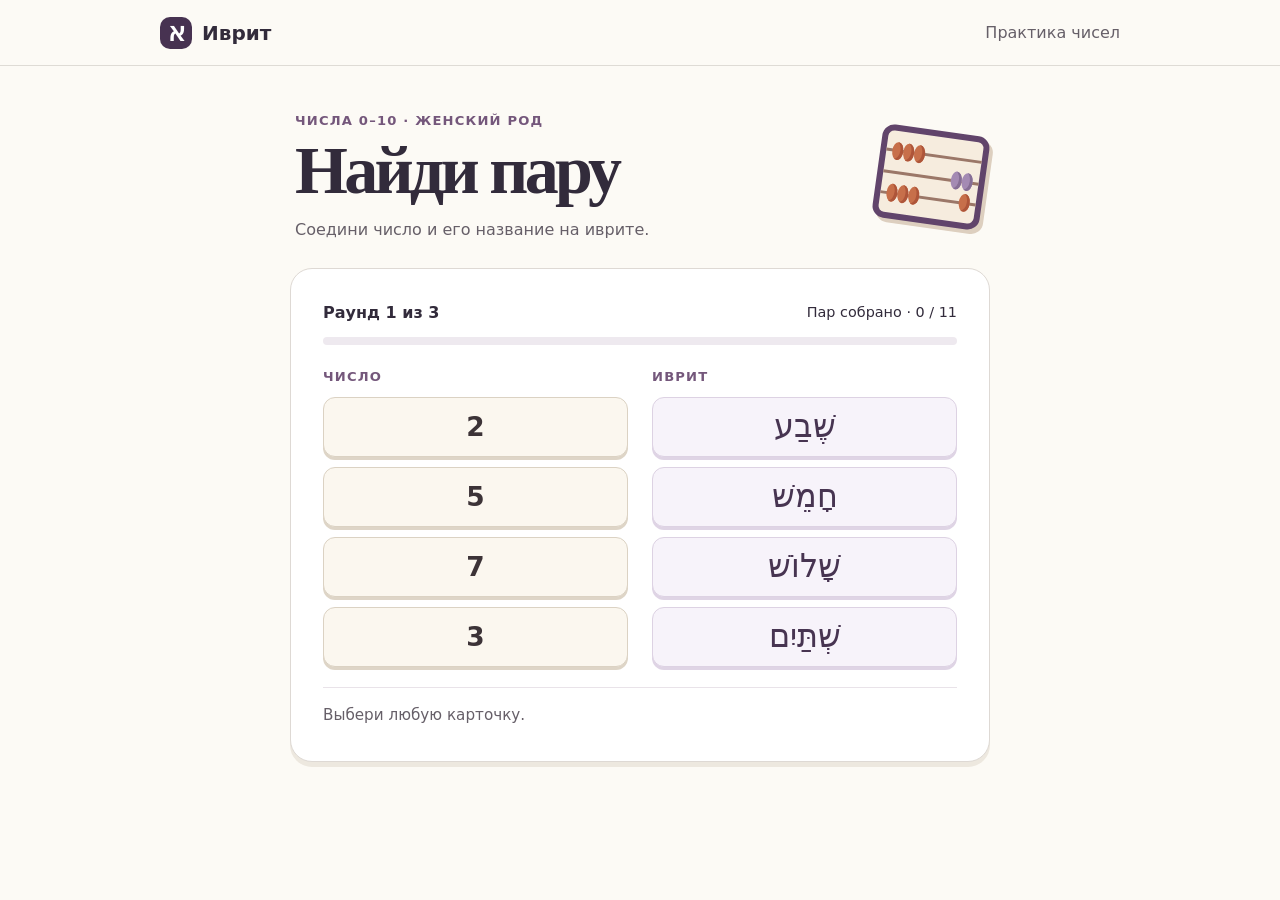
==== index.html @ 05fa78af "feat: add Hebrew number matching game for GitHub Pages" ====
<!doctype html>
<html lang="ru">
<head>
  <meta charset="utf-8">
  <meta name="viewport" content="width=device-width, initial-scale=1">
  <meta name="theme-color" content="#fcfaf5">
  <title>Найди пару · Иврит</title>
  <link rel="stylesheet" href="./style.css">
  <script src="./game.js" defer></script>
</head>
<body>
  <header><strong><i aria-hidden="true">א</i> Иврит</strong><span>Практика чисел</span></header>
  <main>
    <div class="hero">
      <div><p class="eyebrow">Числа 0–10 · Женский род</p><h1>Найди пару</h1>
        <p class="intro">Соедини число и его название на иврите.</p></div>
      <div class="abacus" aria-hidden="true"><b><em></em><em></em><em></em></b><b><em></em><em></em></b><b><em></em><em></em><em></em><em></em></b></div>
    </div>
    <section class="board" aria-label="Игровое поле">
      <div class="meter"><strong id="round"></strong><span id="count"></span></div>
      <progress max="11" value="0" aria-label="Собрано пар"></progress>
      <div class="columns">
        <section><h2>Число</h2><div id="digits"></div></section>
        <section><h2>Иврит</h2><div id="words"></div></section>
      </div>
      <footer><span id="feedback" role="status"></span><button id="next" hidden></button></footer>
    </section>
    <noscript>Для игры включи JavaScript.</noscript>
  </main>
</body>
</html>
---- style.css ----
* { box-sizing: border-box; }
:root { color-scheme: light; color: #322b3b; background: #fcfaf5; font: 100%/1.5 Rubik, system-ui, sans-serif; }
body { margin: 0; }
header { height: 66px; display: flex; align-items: center; justify-content: space-between; padding: 0 max(5vw, calc((100vw - 960px)/2)); border-bottom: 1px solid #dedbd5; }
header strong { display: flex; align-items: center; gap: 10px; font-size: 1.25rem; }
header i { display: grid; place-items: center; background: #473251; color: white; width: 32px; height: 32px; border-radius: 10px; font: bold 1.6rem Georgia, serif; }
header span, .intro, footer { color: #665f68; }
main { max-width: 740px; margin: clamp(24px, 5vh, 54px) auto; padding: 0 20px; }
.hero { display: flex; align-items: center; justify-content: space-between; gap: 12px; padding: 0 5px; }
.eyebrow, h2 { font-size: .82rem; text-transform: uppercase; font-weight: 700; letter-spacing: .09em; color: #74577b; }
.eyebrow { margin: 0 0 4px; }
h1 { font: bold clamp(2.7rem, 6vw, 4.25rem)/1.05 Georgia, serif; letter-spacing: -.055em; margin: 0; }
.intro { margin: 12px 0 0; }
.abacus { width: 108px; height: 94px; flex: none; display: grid; align-content: space-evenly; border: 6px solid #61446b; border-radius: 12px; background: #f6ecde; transform: rotate(8deg); box-shadow: 4px 4px #ddcfbf; }
.abacus b { display: flex; align-items: center; height: 3px; background: #9b7768; padding: 0 6px; }
.abacus em { height: 18px; width: 11px; border-radius: 50%; background: #c76f4a; box-shadow: inset -3px -1px #ae5539; }
.abacus b:nth-child(2) { justify-content: end; }
.abacus b:nth-child(2) em { background: #a48ab3; box-shadow: inset -3px -1px #866e95; }
.abacus b:last-child em:last-child { margin-left: auto; }
.board { margin-top: 26px; background: #fff; border: 1px solid #ded9d4; border-radius: 22px; padding: clamp(17px, 4vw, 32px); box-shadow: 0 5px 0 #ede8df; }
.meter, footer { display: flex; align-items: center; justify-content: space-between; gap: 12px; }
.meter span { font-size: .9rem; }
progress { display: block; appearance: none; width: 100%; height: 8px; border: 0; border-radius: 20px; overflow: hidden; margin: 12px 0 22px; background: #eee9ef; }
progress::-webkit-progress-bar { background: #eee9ef; }
progress::-webkit-progress-value { background: #866596; }
progress::-moz-progress-bar { background: #866596; }
.columns { display: grid; grid-template-columns: 1fr 1fr; gap: clamp(12px, 3vw, 24px); }
h2 { margin: 0 0 10px; }
.columns section > div { display: grid; gap: 10px; }
button { cursor: pointer; touch-action: manipulation; font: inherit; }
.tile { position: relative; min-height: 60px; background: #fbf7ef; color: #3c3337; border: 1px solid #dbd2c3; box-shadow: 0 3px #ded5c7; border-radius: 12px; font-weight: 600; font-size: 1.65rem; }
.tile[lang=he] { font: 2rem/1.55 Arial, sans-serif; background: #f7f3fa; color: #473451; border-color: #ddd2e3; box-shadow: 0 3px #dfd4e5; }
.tile[aria-pressed=true] { background: #e9dafa; border-color: #74518f; box-shadow: 0 3px #74518f; }
.tile.miss { background: #ffe3d9; border-color: #ad543c; }
.tile:disabled { background: #eff5ed; color: #416842; border-color: #c7d9c3; box-shadow: none; cursor: default; }
.tile:disabled::after { content: '✓'; position: absolute; right: 10px; top: 5px; font: 1rem system-ui; }
button:focus-visible { outline: 3px solid #694788; outline-offset: 3px; }
footer { min-height: 42px; margin-top: 20px; padding-top: 14px; border-top: 1px solid #e9e3e9; flex-wrap: wrap; font-size: .95rem; }
#next { border: 0; background: #50385e; color: white; padding: 10px 18px; border-radius: 10px; }
@media (max-width: 500px) { header { height: 54px; } main { padding: 0 12px; } .abacus { width: 65px; height: 62px; border-width: 4px; } .abacus em { width: 7px; height: 11px; } .hero { gap: 5px; } .board { margin-top: 18px; } }
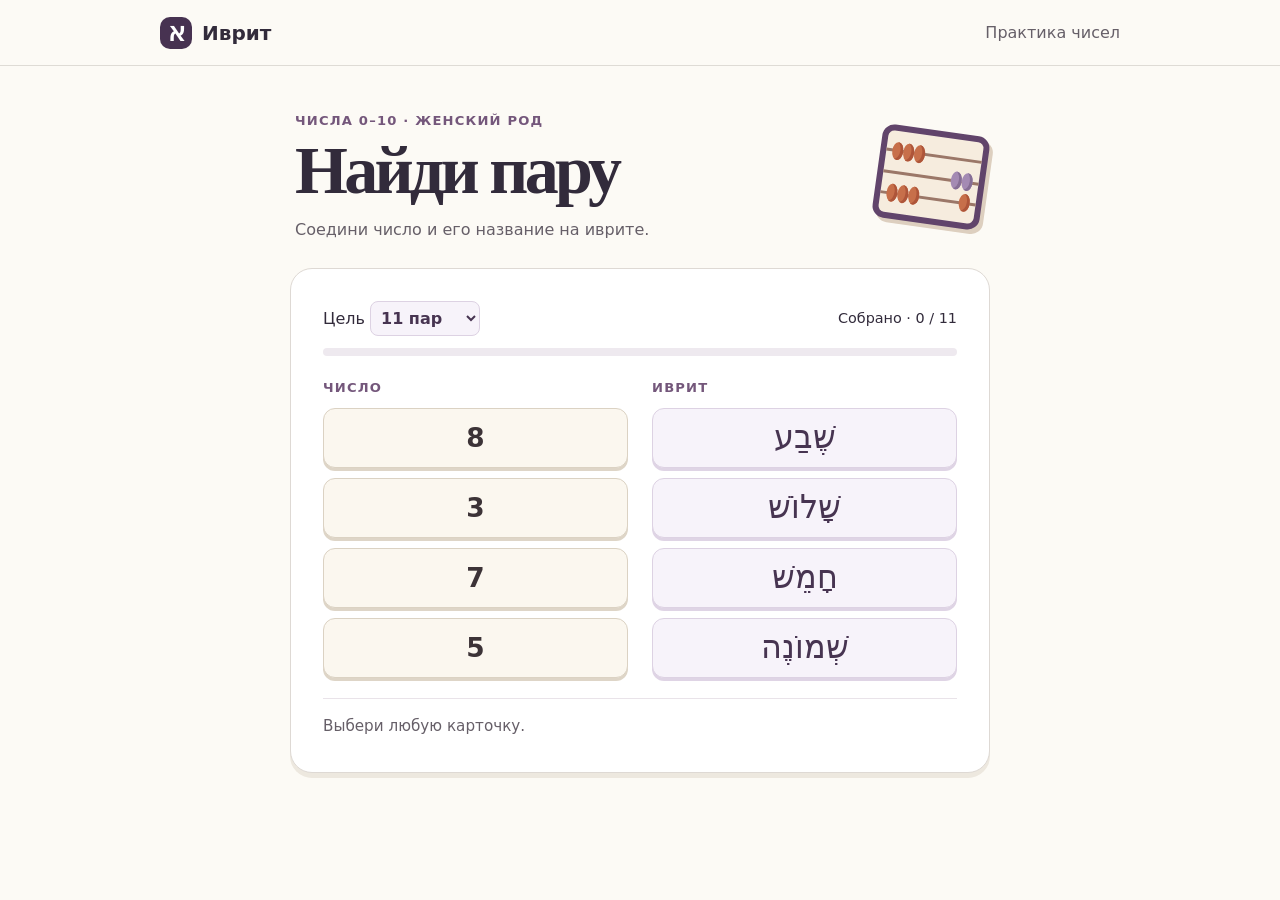
==== commit 1c151901: "feat: refill number pairs continuously up to a chosen goal" ====
--- a/index.html
+++ b/index.html
@@ -17,13 +17,15 @@
       <div class="abacus" aria-hidden="true"><b><em></em><em></em><em></em></b><b><em></em><em></em></b><b><em></em><em></em><em></em><em></em></b></div>
     </div>
     <section class="board" aria-label="Игровое поле">
-      <div class="meter"><strong id="round"></strong><span id="count"></span></div>
+      <div class="meter"><label>Цель <select id="limit" aria-label="Длина тренировки">
+        <option value="11">11 пар</option><option value="33">33 пары</option><option value="55">55 пар</option>
+      </select></label><span id="count"></span></div>
       <progress max="11" value="0" aria-label="Собрано пар"></progress>
       <div class="columns">
         <section><h2>Число</h2><div id="digits"></div></section>
         <section><h2>Иврит</h2><div id="words"></div></section>
       </div>
-      <footer><span id="feedback" role="status"></span><button id="next" hidden></button></footer>
+      <footer><span id="feedback" role="status"></span><button id="next" hidden>Сыграть ещё раз</button></footer>
     </section>
     <noscript>Для игры включи JavaScript.</noscript>
   </main>
--- a/style.css
+++ b/style.css
@@ -38,3 +38,5 @@
 footer { min-height: 42px; margin-top: 20px; padding-top: 14px; border-top: 1px solid #e9e3e9; flex-wrap: wrap; font-size: .95rem; }
 #next { border: 0; background: #50385e; color: white; padding: 10px 18px; border-radius: 10px; }
 @media (max-width: 500px) { header { height: 54px; } main { padding: 0 12px; } .abacus { width: 65px; height: 62px; border-width: 4px; } .abacus em { width: 7px; height: 11px; } .hero { gap: 5px; } .board { margin-top: 18px; } }
+
+#limit { font: inherit; font-weight: 600; padding: 6px; color: #473451; background: #f7f3fa; border: 1px solid #ddd2e3; border-radius: 8px; }
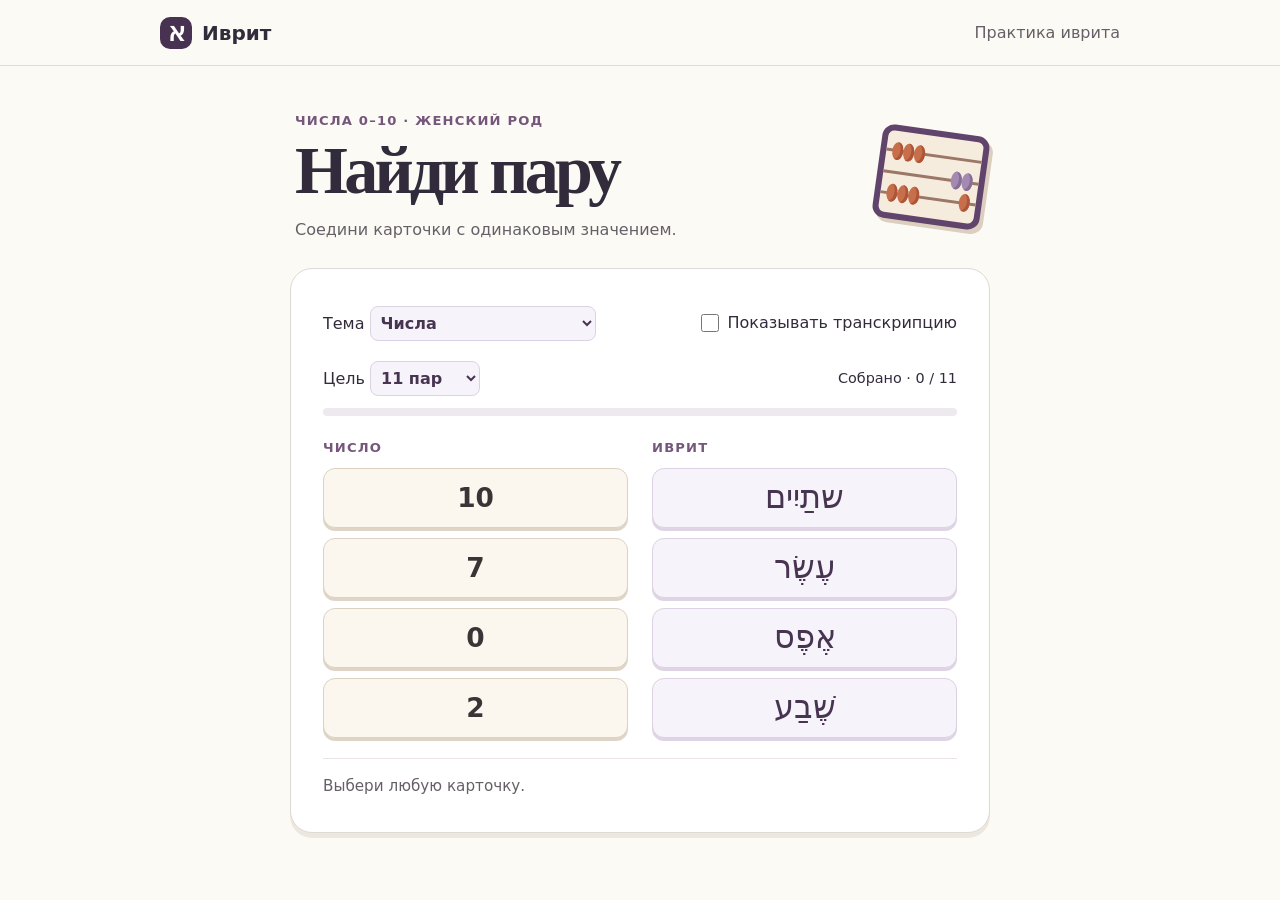
==== commit cff70c85: "feat: add Hebrew particles, questions and optional Russian readings" ====
--- a/index.html
+++ b/index.html
@@ -6,23 +6,32 @@
   <meta name="theme-color" content="#fcfaf5">
   <title>Найди пару · Иврит</title>
   <link rel="stylesheet" href="./style.css">
+  <script src="./cards.js" defer></script>
   <script src="./game.js" defer></script>
 </head>
 <body>
-  <header><strong><i aria-hidden="true">א</i> Иврит</strong><span>Практика чисел</span></header>
+  <header><strong><i aria-hidden="true">א</i> Иврит</strong><span>Практика иврита</span></header>
   <main>
     <div class="hero">
       <div><p class="eyebrow">Числа 0–10 · Женский род</p><h1>Найди пару</h1>
-        <p class="intro">Соедини число и его название на иврите.</p></div>
+        <p class="intro">Соедини карточки с одинаковым значением.</p></div>
       <div class="abacus" aria-hidden="true"><b><em></em><em></em><em></em></b><b><em></em><em></em></b><b><em></em><em></em><em></em><em></em></b></div>
     </div>
     <section class="board" aria-label="Игровое поле">
+      <div class="settings">
+        <label>Тема <select id="topic">
+          <option value="numbers">Числа</option>
+          <option value="particles">Предлоги и частицы</option>
+          <option value="questions">Вопросные слова</option>
+        </select></label>
+        <label class="toggle"><input type="checkbox" id="transcription"> Показывать транскрипцию</label>
+      </div>
       <div class="meter"><label>Цель <select id="limit" aria-label="Длина тренировки">
         <option value="11">11 пар</option><option value="33">33 пары</option><option value="55">55 пар</option>
       </select></label><span id="count"></span></div>
       <progress max="11" value="0" aria-label="Собрано пар"></progress>
       <div class="columns">
-        <section><h2>Число</h2><div id="digits"></div></section>
+        <section><h2 id="prompt-heading">Число</h2><div id="prompts"></div></section>
         <section><h2>Иврит</h2><div id="words"></div></section>
       </div>
       <footer><span id="feedback" role="status"></span><button id="next" hidden>Сыграть ещё раз</button></footer>
--- a/style.css
+++ b/style.css
@@ -39,4 +39,13 @@
 #next { border: 0; background: #50385e; color: white; padding: 10px 18px; border-radius: 10px; }
 @media (max-width: 500px) { header { height: 54px; } main { padding: 0 12px; } .abacus { width: 65px; height: 62px; border-width: 4px; } .abacus em { width: 7px; height: 11px; } .hero { gap: 5px; } .board { margin-top: 18px; } }
 
-#limit { font: inherit; font-weight: 600; padding: 6px; color: #473451; background: #f7f3fa; border: 1px solid #ddd2e3; border-radius: 8px; }
+select { font: inherit; font-weight: 600; padding: 6px; color: #473451; background: #f7f3fa; border: 1px solid #ddd2e3; border-radius: 8px; }
+
+.settings { display: flex; flex-wrap: wrap; align-items: center; justify-content: space-between; gap: 8px 16px; margin-bottom: 16px; }
+.toggle { display: inline-flex; align-items: center; gap: 6px; min-height: 44px; cursor: pointer; }
+.toggle input { width: 18px; height: 18px; accent-color: #74518f; }
+.tile small { display: block; font: .88rem/1.35 system-ui, sans-serif; }
+.tile .reading { display: none; }
+.show-reading .tile .reading { display: block; }
+#prompts .tile:has(small) { font-size: clamp(1rem, 3vw, 1.3rem); overflow-wrap: anywhere; }
+.columns { grid-template-columns: repeat(2, minmax(0, 1fr)); }
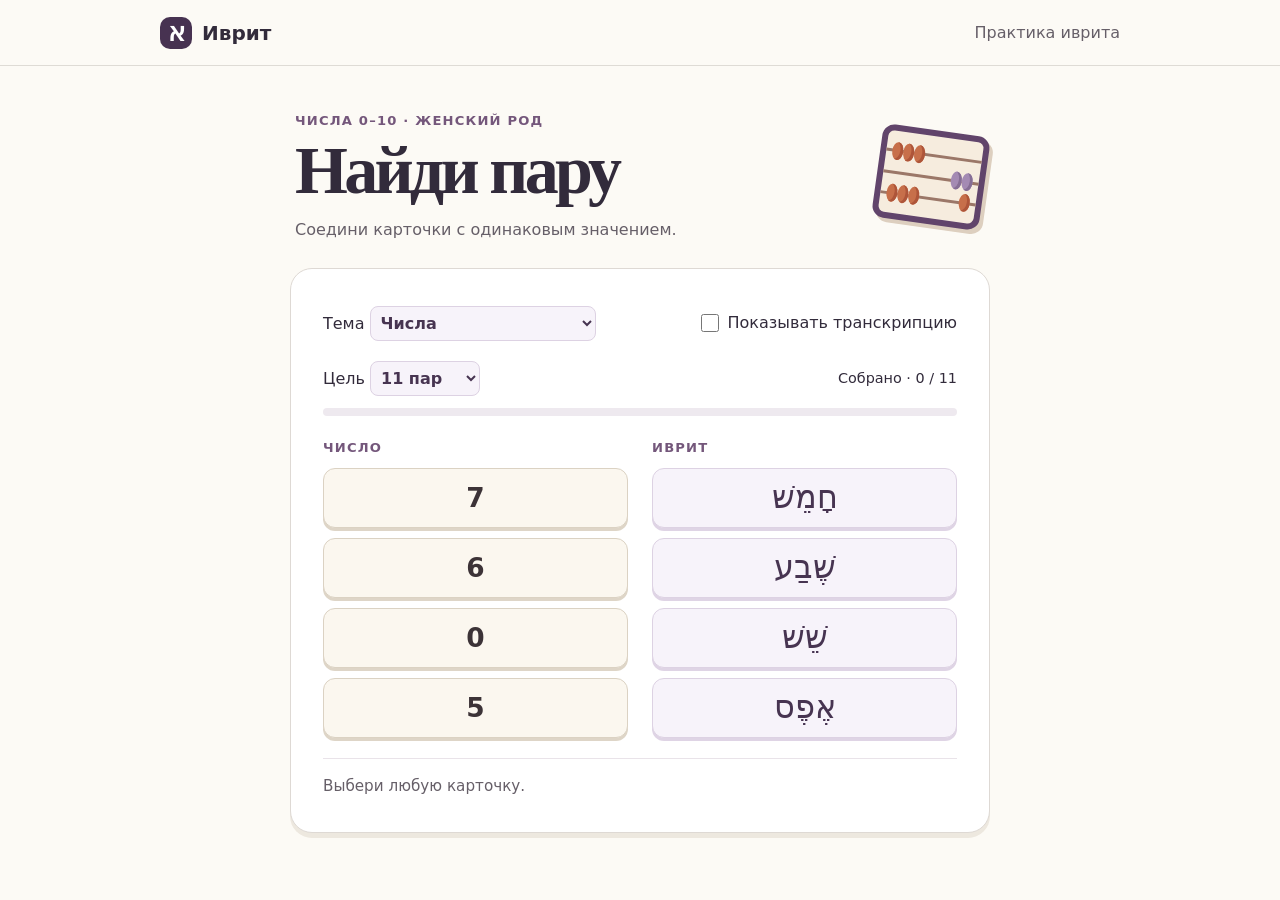
==== commit 058e04a2: "fix: retire matched tiles reliably and align board rows" ====
--- a/index.html
+++ b/index.html
@@ -5,6 +5,7 @@
   <meta name="viewport" content="width=device-width, initial-scale=1">
   <meta name="theme-color" content="#fcfaf5">
   <title>Найди пару · Иврит</title>
+  <link rel="icon" type="image/svg+xml" href="./favicon.svg">
   <link rel="stylesheet" href="./style.css">
   <script src="./cards.js" defer></script>
   <script src="./game.js" defer></script>
@@ -34,6 +35,12 @@
         <section><h2 id="prompt-heading">Число</h2><div id="prompts"></div></section>
         <section><h2>Иврит</h2><div id="words"></div></section>
       </div>
+      <section id="results" hidden aria-label="Итоги тренировки">
+        <h2>Итоги тренировки</h2>
+        <dl><div><dt>Собрано пар</dt><dd id="correct"></dd></div>
+          <div><dt>Ошибки</dt><dd id="errors"></dd></div>
+          <div><dt>Точность</dt><dd id="accuracy"></dd></div></dl>
+      </section>
       <footer><span id="feedback" role="status"></span><button id="next" hidden>Сыграть ещё раз</button></footer>
     </section>
     <noscript>Для игры включи JavaScript.</noscript>
--- a/style.css
+++ b/style.css
@@ -24,11 +24,12 @@
 progress::-webkit-progress-bar { background: #eee9ef; }
 progress::-webkit-progress-value { background: #866596; }
 progress::-moz-progress-bar { background: #866596; }
-.columns { display: grid; grid-template-columns: 1fr 1fr; gap: clamp(12px, 3vw, 24px); }
-h2 { margin: 0 0 10px; }
-.columns section > div { display: grid; gap: 10px; }
+.columns { display: grid; grid-template-columns: repeat(2, minmax(0, 1fr)); column-gap: clamp(12px, 3vw, 24px); row-gap: 10px; }
+h2 { margin: 0; }
+.columns section { min-width: 0; grid-row: span 5; display: grid; grid-template-rows: subgrid; }
+.columns section > div { grid-template-columns: minmax(0, 1fr); min-width: 0; grid-row: span 4; display: grid; grid-template-rows: subgrid; }
 button { cursor: pointer; touch-action: manipulation; font: inherit; }
-.tile { position: relative; min-height: 60px; background: #fbf7ef; color: #3c3337; border: 1px solid #dbd2c3; box-shadow: 0 3px #ded5c7; border-radius: 12px; font-weight: 600; font-size: 1.65rem; }
+.tile { min-width: 0; overflow-wrap: anywhere; position: relative; min-height: 60px; background: #fbf7ef; color: #3c3337; border: 1px solid #dbd2c3; box-shadow: 0 3px #ded5c7; border-radius: 12px; font-weight: 600; font-size: 1.65rem; }
 .tile[lang=he] { font: 2rem/1.55 Arial, sans-serif; background: #f7f3fa; color: #473451; border-color: #ddd2e3; box-shadow: 0 3px #dfd4e5; }
 .tile[aria-pressed=true] { background: #e9dafa; border-color: #74518f; box-shadow: 0 3px #74518f; }
 .tile.miss { background: #ffe3d9; border-color: #ad543c; }
@@ -48,4 +49,13 @@
 .tile .reading { display: none; }
 .show-reading .tile .reading { display: block; }
 #prompts .tile:has(small) { font-size: clamp(1rem, 3vw, 1.3rem); overflow-wrap: anywhere; }
-.columns { grid-template-columns: repeat(2, minmax(0, 1fr)); }
+[hidden] { display: none !important; }
+.tile:disabled { animation: clear-pair .32s forwards; pointer-events: none; }
+@keyframes clear-pair {
+    0%, 60% { opacity: 1; }
+    100% { opacity: 0; visibility: hidden; }
+}
+@media (prefers-reduced-motion: reduce) { .tile:disabled { animation-duration: .01s; } }
+#results dl { display: flex; flex-wrap: wrap; gap: 18px 36px; }
+#results dt { color: #665f68; }
+#results dd { margin: 0; font-size: 1.7rem; font-weight: 600; }
